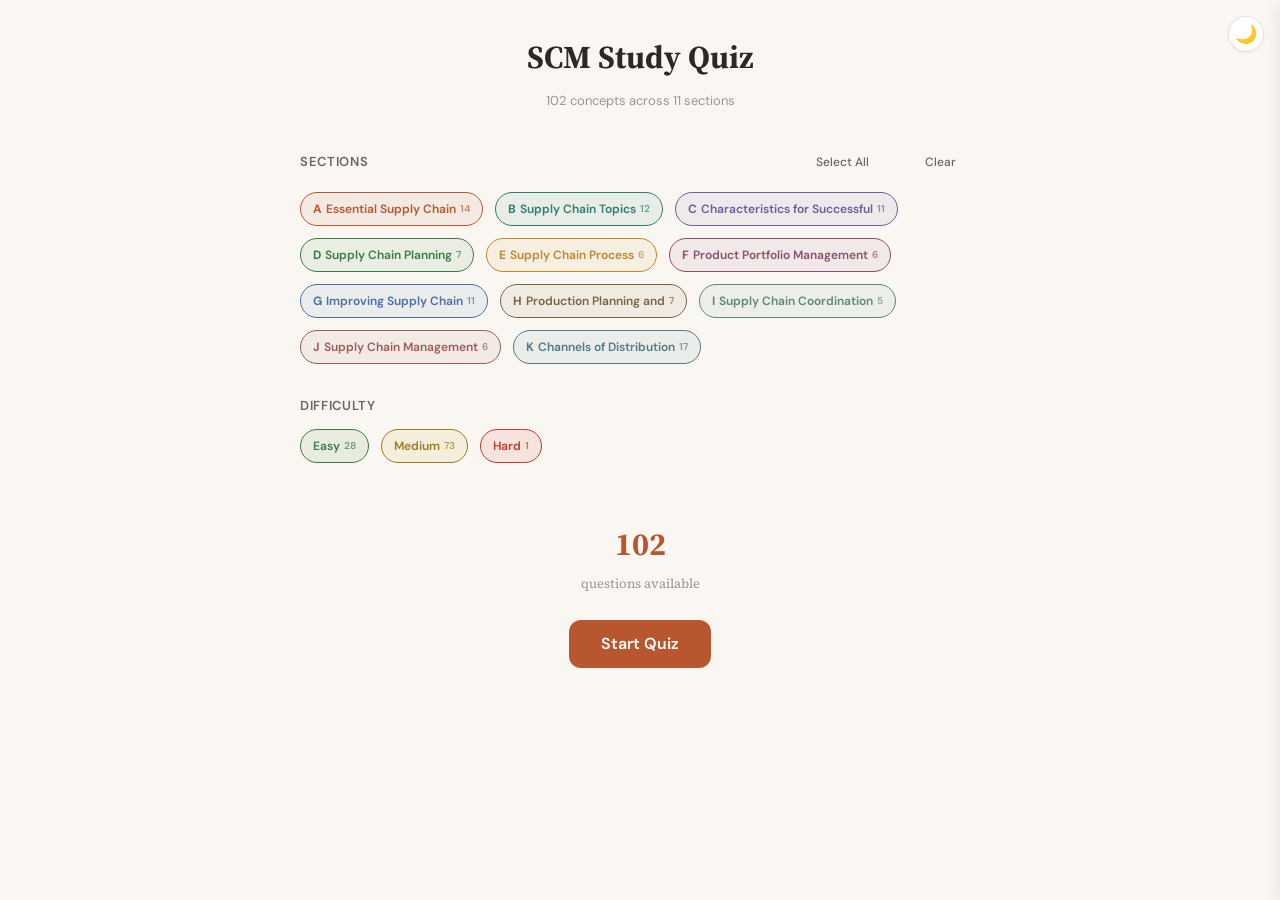
==== index.html @ 94ef5a22 "Add mobile-first SCM study quiz app Full quiz frontend with "Library Desk" aesthetic: warm editorial" ====
<!DOCTYPE html>
<html lang="en">
<head>
  <meta charset="UTF-8">
  <meta name="viewport" content="width=device-width, initial-scale=1.0">
  <title>SCM Study Quiz</title>
  <meta name="description" content="Supply Chain Management study quiz — 102 concepts across 11 sections">

  <!-- Fonts -->
  <link rel="preconnect" href="https://fonts.googleapis.com">
  <link rel="preconnect" href="https://fonts.gstatic.com" crossorigin>
  <link href="https://fonts.googleapis.com/css2?family=Source+Serif+4:ital,opsz,wght@0,8..60,400;0,8..60,600;0,8..60,700;1,8..60,400&family=DM+Sans:wght@400;500;600;700&family=JetBrains+Mono:wght@400;500&display=swap" rel="stylesheet">

  <!-- Styles -->
  <link rel="stylesheet" href="css/variables.css">
  <link rel="stylesheet" href="css/base.css">
  <link rel="stylesheet" href="css/components.css">
  <link rel="stylesheet" href="css/layout.css">
  <link rel="stylesheet" href="css/animations.css">

  <!-- Favicon -->
  <link rel="icon" href="data:image/svg+xml,<svg xmlns='http://www.w3.org/2000/svg' viewBox='0 0 100 100'><text y='.9em' font-size='90'>📚</text></svg>">

  <!-- Theme color -->
  <meta name="theme-color" content="#FAF7F2" media="(prefers-color-scheme: light)">
  <meta name="theme-color" content="#1A1816" media="(prefers-color-scheme: dark)">
</head>
<body>
  <div class="app">
    <!-- Progress Bar -->
    <div class="progress-bar" id="progress-bar" style="display:none">
      <div class="progress-bar__fill" id="progress-fill"></div>
    </div>

    <!-- Theme Toggle -->
    <button class="theme-toggle" id="theme-toggle" aria-label="Toggle dark mode"></button>

    <!-- Setup View -->
    <div class="view container" id="setup-view"></div>

    <!-- Quiz View -->
    <div class="view" id="quiz-view"></div>

    <!-- Results View -->
    <div class="view" id="results-view"></div>

    <!-- Notes Panel + Backdrop -->
    <div class="backdrop" id="notes-backdrop"></div>
    <div class="notes-panel" id="notes-panel">
      <div class="notes-panel__header">
        <span class="notes-panel__title">Notes</span>
        <button class="notes-panel__close" id="notes-close">&times;</button>
      </div>
      <div class="notes-panel__body">
        <p class="notes-panel__concept"></p>
        <textarea class="notes-panel__textarea" placeholder="Write your notes here..."></textarea>
      </div>
    </div>
  </div>

  <script type="module" src="js/app.js"></script>
</body>
</html>
---- css/variables.css ----
/* ─── Design Tokens: "The Library Desk" ─── */

:root {
  /* Palette – Light */
  --bg-primary: #FAF7F2;
  --bg-card: #FFFFFF;
  --bg-hover: #F3EFE8;
  --text-primary: #2C2825;
  --text-secondary: #6B6560;
  --text-muted: #9B9590;
  --border: #E5E0D8;
  --border-light: #EDE9E3;

  /* Accents */
  --accent: #B8562F;
  --accent-hover: #9E4826;
  --accent-light: rgba(184, 86, 47, 0.1);
  --correct: #3A7D44;
  --correct-light: rgba(58, 125, 68, 0.1);
  --wrong: #C0392B;
  --wrong-light: rgba(192, 57, 43, 0.1);
  --flag: #D4A843;
  --flag-light: rgba(212, 168, 67, 0.12);
  --iffy: #6C7B95;
  --iffy-light: rgba(108, 123, 149, 0.1);

  /* Section Colors */
  --section-A: #B8562F;
  --section-B: #2E7D6E;
  --section-C: #6C5B9E;
  --section-D: #3A7D44;
  --section-E: #C0862B;
  --section-F: #8B4F6E;
  --section-G: #4A6FA5;
  --section-H: #7B6340;
  --section-I: #5B8A72;
  --section-J: #9E5A5A;
  --section-K: #4E7A8B;

  /* Typography */
  --font-body: 'Source Serif 4', 'Georgia', serif;
  --font-ui: 'DM Sans', 'Helvetica Neue', sans-serif;
  --font-mono: 'JetBrains Mono', 'Fira Code', monospace;

  --text-xs: 0.75rem;
  --text-sm: 0.8125rem;
  --text-base: 1rem;
  --text-lg: 1.125rem;
  --text-xl: 1.25rem;
  --text-2xl: 1.5rem;
  --text-3xl: 2rem;

  --leading-tight: 1.3;
  --leading-normal: 1.6;
  --leading-relaxed: 1.8;

  /* Spacing */
  --space-1: 0.25rem;
  --space-2: 0.5rem;
  --space-3: 0.75rem;
  --space-4: 1rem;
  --space-5: 1.25rem;
  --space-6: 1.5rem;
  --space-8: 2rem;
  --space-10: 2.5rem;
  --space-12: 3rem;
  --space-16: 4rem;

  /* Radii */
  --radius-sm: 4px;
  --radius-md: 8px;
  --radius-lg: 12px;
  --radius-xl: 16px;

  /* Shadows */
  --shadow-sm: 0 1px 3px rgba(44, 40, 37, 0.06);
  --shadow-md: 0 2px 8px rgba(44, 40, 37, 0.08);
  --shadow-lg: 0 4px 16px rgba(44, 40, 37, 0.1);
  --shadow-card: 0 1px 4px rgba(44, 40, 37, 0.06), 0 0 1px rgba(44, 40, 37, 0.04);

  /* Transitions */
  --ease-out: cubic-bezier(0.22, 1, 0.36, 1);
  --ease-in-out: cubic-bezier(0.45, 0, 0.55, 1);
  --duration-fast: 150ms;
  --duration-normal: 250ms;
  --duration-slow: 350ms;

  /* Layout */
  --container-max: 640px;
  --progress-height: 3px;
  --notes-width: 360px;
}

/* ─── Dark Mode ─── */
[data-theme="dark"] {
  --bg-primary: #1A1816;
  --bg-card: #242120;
  --bg-hover: #2E2B28;
  --text-primary: #E8E4DF;
  --text-secondary: #B0AAA3;
  --text-muted: #7A746E;
  --border: #3A3634;
  --border-light: #302D2A;

  --accent-light: rgba(184, 86, 47, 0.15);
  --correct-light: rgba(58, 125, 68, 0.15);
  --wrong-light: rgba(192, 57, 43, 0.15);
  --flag-light: rgba(212, 168, 67, 0.15);
  --iffy-light: rgba(108, 123, 149, 0.15);

  --shadow-sm: 0 1px 3px rgba(0, 0, 0, 0.2);
  --shadow-md: 0 2px 8px rgba(0, 0, 0, 0.25);
  --shadow-lg: 0 4px 16px rgba(0, 0, 0, 0.3);
  --shadow-card: 0 1px 4px rgba(0, 0, 0, 0.2), 0 0 1px rgba(0, 0, 0, 0.1);
}
---- css/base.css ----
/* ─── Reset & Base ─── */

*, *::before, *::after {
  box-sizing: border-box;
  margin: 0;
  padding: 0;
}

html {
  -webkit-text-size-adjust: 100%;
  -webkit-tap-highlight-color: transparent;
  scroll-behavior: smooth;
}

body {
  font-family: var(--font-ui);
  font-size: var(--text-base);
  line-height: var(--leading-normal);
  color: var(--text-primary);
  background-color: var(--bg-primary);
  min-height: 100dvh;
  -webkit-font-smoothing: antialiased;
  -moz-osx-font-smoothing: grayscale;
  overflow-x: hidden;
}

a {
  color: var(--accent);
  text-decoration: none;
}

a:hover {
  text-decoration: underline;
}

button {
  font-family: var(--font-ui);
  cursor: pointer;
  border: none;
  background: none;
  font-size: inherit;
  color: inherit;
}

button:disabled {
  cursor: not-allowed;
  opacity: 0.5;
}

ul, ol {
  list-style: none;
}

img {
  max-width: 100%;
  display: block;
}

/* Selection */
::selection {
  background-color: var(--accent-light);
  color: var(--text-primary);
}

/* Focus visible */
:focus-visible {
  outline: 2px solid var(--accent);
  outline-offset: 2px;
  border-radius: var(--radius-sm);
}

/* Scrollbar */
::-webkit-scrollbar {
  width: 6px;
}

::-webkit-scrollbar-track {
  background: transparent;
}

::-webkit-scrollbar-thumb {
  background: var(--border);
  border-radius: 3px;
}

/* Semantic text */
.serif {
  font-family: var(--font-body);
}

.mono {
  font-family: var(--font-mono);
  font-size: 0.9em;
}

/* Screen reader only */
.sr-only {
  position: absolute;
  width: 1px;
  height: 1px;
  padding: 0;
  margin: -1px;
  overflow: hidden;
  clip: rect(0, 0, 0, 0);
  white-space: nowrap;
  border: 0;
}
---- css/components.css ----
/* ─── Cards ─── */

.card {
  background: var(--bg-card);
  border-radius: var(--radius-lg);
  box-shadow: var(--shadow-card);
  border: 1px solid var(--border-light);
  padding: var(--space-6);
  position: relative;
}

.card--bordered {
  border-left: 3px solid var(--card-section-color, var(--accent));
}

/* ─── Buttons ─── */

.btn {
  display: inline-flex;
  align-items: center;
  justify-content: center;
  gap: var(--space-2);
  padding: var(--space-3) var(--space-6);
  border-radius: var(--radius-md);
  font-weight: 500;
  font-size: var(--text-sm);
  transition: all var(--duration-fast) var(--ease-out);
  line-height: 1;
  white-space: nowrap;
  user-select: none;
  -webkit-user-select: none;
}

.btn--primary {
  background: var(--accent);
  color: #fff;
  padding: var(--space-4) var(--space-8);
  font-size: var(--text-base);
  font-weight: 600;
  border-radius: var(--radius-lg);
}

.btn--primary:hover:not(:disabled) {
  background: var(--accent-hover);
  transform: translateY(-1px);
  box-shadow: var(--shadow-md);
}

.btn--primary:active:not(:disabled) {
  transform: translateY(0);
}

.btn--secondary {
  background: var(--bg-hover);
  color: var(--text-primary);
  border: 1px solid var(--border);
}

.btn--secondary:hover:not(:disabled) {
  background: var(--border-light);
}

.btn--ghost {
  color: var(--text-secondary);
}

.btn--ghost:hover {
  color: var(--text-primary);
  background: var(--bg-hover);
}

/* Answer buttons */
.btn--answer {
  display: block;
  width: 100%;
  text-align: left;
  padding: var(--space-4) var(--space-5);
  background: var(--bg-card);
  border: 1.5px solid var(--border);
  border-radius: var(--radius-md);
  font-family: var(--font-ui);
  font-size: var(--text-sm);
  font-weight: 500;
  color: var(--text-primary);
  transition: all var(--duration-fast) var(--ease-out);
  position: relative;
  line-height: var(--leading-tight);
}

.btn--answer:hover:not(:disabled):not(.btn--correct):not(.btn--wrong) {
  border-color: var(--accent);
  background: var(--accent-light);
  transform: translateY(-1px);
  box-shadow: var(--shadow-sm);
}

.btn--answer:active:not(:disabled) {
  transform: scale(0.98);
}

.btn--answer .answer-key {
  display: inline-flex;
  align-items: center;
  justify-content: center;
  width: 22px;
  height: 22px;
  border-radius: 50%;
  background: var(--bg-hover);
  font-size: var(--text-xs);
  font-weight: 600;
  margin-right: var(--space-3);
  flex-shrink: 0;
  transition: all var(--duration-fast) var(--ease-out);
}

.btn--answer:hover:not(:disabled):not(.btn--correct):not(.btn--wrong) .answer-key {
  background: var(--accent);
  color: #fff;
}

.btn--correct {
  border-color: var(--correct);
  background: var(--correct-light);
  color: var(--correct);
}

.btn--correct .answer-key {
  background: var(--correct);
  color: #fff;
}

.btn--wrong {
  border-color: var(--wrong);
  background: var(--wrong-light);
  color: var(--wrong);
}

.btn--wrong .answer-key {
  background: var(--wrong);
  color: #fff;
}

.btn--dimmed {
  opacity: 0.5;
  pointer-events: none;
}

/* ─── Chips / Tags ─── */

.chip {
  display: inline-flex;
  align-items: center;
  gap: var(--space-1);
  padding: var(--space-2) var(--space-3);
  border-radius: 999px;
  font-size: var(--text-xs);
  font-weight: 500;
  border: 1.5px solid var(--border);
  background: var(--bg-card);
  color: var(--text-secondary);
  transition: all var(--duration-fast) var(--ease-out);
  cursor: pointer;
  user-select: none;
  -webkit-user-select: none;
}

.chip:hover {
  border-color: var(--text-muted);
}

.chip--active {
  border-color: var(--chip-color, var(--accent));
  background: var(--chip-bg, var(--accent-light));
  color: var(--chip-color, var(--accent));
  font-weight: 600;
}

.chip .chip-count {
  font-size: 0.625rem;
  opacity: 0.7;
}

/* ─── Badges ─── */

.badge {
  display: inline-flex;
  align-items: center;
  padding: 2px var(--space-2);
  border-radius: var(--radius-sm);
  font-size: 0.6875rem;
  font-weight: 600;
  text-transform: uppercase;
  letter-spacing: 0.04em;
  font-family: var(--font-ui);
}

.badge--section {
  color: #fff;
  background: var(--badge-color, var(--accent));
}

.badge--bloom {
  background: var(--bg-hover);
  color: var(--text-secondary);
}

.badge--difficulty-easy {
  background: var(--correct-light);
  color: var(--correct);
}

.badge--difficulty-medium {
  background: var(--flag-light);
  color: #9B7A20;
}

.badge--difficulty-hard {
  background: var(--wrong-light);
  color: var(--wrong);
}

/* ─── Progress Bar ─── */

.progress-bar {
  position: fixed;
  top: 0;
  left: 0;
  right: 0;
  height: var(--progress-height);
  background: var(--border-light);
  z-index: 100;
}

.progress-bar__fill {
  height: 100%;
  background: var(--accent);
  transition: width var(--duration-normal) var(--ease-out);
  border-radius: 0 2px 2px 0;
}

/* ─── Action Buttons (Flag / Iffy / Notes) ─── */

.action-bar {
  display: flex;
  align-items: center;
  gap: var(--space-3);
}

.action-btn {
  display: flex;
  align-items: center;
  justify-content: center;
  width: 40px;
  height: 40px;
  border-radius: var(--radius-md);
  color: var(--text-muted);
  transition: all var(--duration-fast) var(--ease-out);
  position: relative;
  font-size: var(--text-lg);
}

.action-btn:hover {
  background: var(--bg-hover);
  color: var(--text-secondary);
}

.action-btn--flag.active {
  color: var(--flag);
  background: var(--flag-light);
}

.action-btn--iffy.active {
  color: var(--iffy);
  background: var(--iffy-light);
}

.action-btn--notes.active {
  color: var(--accent);
  background: var(--accent-light);
}

/* Shortcut hint */
.action-btn .shortcut-hint {
  position: absolute;
  bottom: -2px;
  right: -2px;
  font-size: 0.5625rem;
  font-family: var(--font-mono);
  color: var(--text-muted);
  opacity: 0;
  transition: opacity var(--duration-fast);
}

@media (hover: hover) {
  .action-btn:hover .shortcut-hint {
    opacity: 1;
  }
}

/* ─── Explanation Panel ─── */

.explanation {
  display: grid;
  grid-template-rows: 0fr;
  transition: grid-template-rows var(--duration-slow) var(--ease-out);
}

.explanation--open {
  grid-template-rows: 1fr;
}

.explanation__inner {
  overflow: hidden;
}

.explanation__content {
  padding-top: var(--space-4);
  border-top: 1px solid var(--border-light);
  margin-top: var(--space-4);
}

.explanation__text {
  font-family: var(--font-body);
  font-size: var(--text-sm);
  line-height: var(--leading-relaxed);
  color: var(--text-secondary);
}

.key-term {
  font-family: var(--font-mono);
  font-size: 0.8em;
  background: var(--bg-hover);
  padding: 1px 5px;
  border-radius: var(--radius-sm);
  color: var(--accent);
}

.source-link {
  font-size: var(--text-xs);
  color: var(--text-muted);
  display: inline-flex;
  align-items: center;
  gap: var(--space-1);
}

.source-link:hover {
  color: var(--accent);
}

/* ─── Timer & Streak ─── */

.quiz-meta {
  display: flex;
  align-items: center;
  gap: var(--space-4);
  font-size: var(--text-sm);
  color: var(--text-muted);
  font-variant-numeric: tabular-nums;
}

.streak {
  display: inline-flex;
  align-items: center;
  gap: var(--space-1);
  color: var(--flag);
  font-weight: 600;
  opacity: 0;
  transition: opacity var(--duration-normal);
}

.streak--visible {
  opacity: 1;
}

/* ─── Modal / Panel ─── */

.backdrop {
  position: fixed;
  inset: 0;
  background: rgba(0, 0, 0, 0.3);
  z-index: 200;
  opacity: 0;
  transition: opacity var(--duration-fast);
  pointer-events: none;
}

.backdrop--visible {
  opacity: 1;
  pointer-events: auto;
}

[data-theme="dark"] .backdrop--visible {
  background: rgba(0, 0, 0, 0.5);
}

/* ─── Tab Bar (Results) ─── */

.tab-bar {
  display: flex;
  gap: var(--space-1);
  border-bottom: 1px solid var(--border-light);
  margin-bottom: var(--space-4);
  overflow-x: auto;
  -webkit-overflow-scrolling: touch;
}

.tab-bar__tab {
  padding: var(--space-3) var(--space-4);
  font-size: var(--text-sm);
  font-weight: 500;
  color: var(--text-muted);
  border-bottom: 2px solid transparent;
  transition: all var(--duration-fast);
  white-space: nowrap;
}

.tab-bar__tab:hover {
  color: var(--text-secondary);
}

.tab-bar__tab--active {
  color: var(--accent);
  border-bottom-color: var(--accent);
}

/* ─── Resume Banner ─── */

.resume-banner {
  display: flex;
  align-items: center;
  justify-content: space-between;
  padding: var(--space-4);
  background: var(--accent-light);
  border: 1px solid var(--accent);
  border-radius: var(--radius-md);
  margin-bottom: var(--space-6);
}

.resume-banner__text {
  font-size: var(--text-sm);
  color: var(--accent);
  font-weight: 500;
}

/* ─── Theme Toggle ─── */

.theme-toggle {
  position: fixed;
  top: var(--space-4);
  right: var(--space-4);
  z-index: 50;
  width: 36px;
  height: 36px;
  border-radius: 50%;
  display: flex;
  align-items: center;
  justify-content: center;
  background: var(--bg-card);
  border: 1px solid var(--border);
  box-shadow: var(--shadow-sm);
  font-size: var(--text-lg);
  transition: all var(--duration-fast) var(--ease-out);
}

.theme-toggle:hover {
  box-shadow: var(--shadow-md);
  transform: scale(1.05);
}

/* ─── Expandable Item (Results) ─── */

.result-item {
  border: 1px solid var(--border-light);
  border-radius: var(--radius-md);
  overflow: hidden;
  transition: border-color var(--duration-fast);
}

.result-item:hover {
  border-color: var(--border);
}

.result-item__header {
  display: flex;
  align-items: center;
  gap: var(--space-3);
  padding: var(--space-3) var(--space-4);
  cursor: pointer;
  width: 100%;
  text-align: left;
}

.result-item__icon {
  flex-shrink: 0;
  font-size: var(--text-lg);
}

.result-item__topic {
  flex: 1;
  font-size: var(--text-sm);
  font-weight: 500;
}

.result-item__chevron {
  flex-shrink: 0;
  color: var(--text-muted);
  transition: transform var(--duration-fast);
}

.result-item--expanded .result-item__chevron {
  transform: rotate(180deg);
}

.result-item__body {
  display: grid;
  grid-template-rows: 0fr;
  transition: grid-template-rows var(--duration-normal) var(--ease-out);
}

.result-item--expanded .result-item__body {
  grid-template-rows: 1fr;
}

.result-item__body-inner {
  overflow: hidden;
}

.result-item__content {
  padding: 0 var(--space-4) var(--space-4);
  font-family: var(--font-body);
  font-size: var(--text-sm);
  line-height: var(--leading-relaxed);
  color: var(--text-secondary);
}
---- css/layout.css ----
/* ─── Layout ─── */

.app {
  min-height: 100dvh;
  display: flex;
  flex-direction: column;
}

.container {
  width: 100%;
  max-width: var(--container-max);
  margin: 0 auto;
  padding: 0 var(--space-5);
}

/* ─── Views ─── */

.view {
  display: none;
  flex: 1;
  padding-top: var(--space-8);
  padding-bottom: var(--space-16);
}

.view--active {
  display: flex;
  flex-direction: column;
}

/* ─── Setup View ─── */

.setup-header {
  text-align: center;
  margin-bottom: var(--space-8);
}

.setup-header__title {
  font-family: var(--font-body);
  font-size: var(--text-2xl);
  font-weight: 700;
  color: var(--text-primary);
  margin-bottom: var(--space-2);
}

.setup-header__subtitle {
  font-size: var(--text-sm);
  color: var(--text-muted);
}

.setup-section {
  margin-bottom: var(--space-8);
}

.setup-section__label {
  display: flex;
  align-items: center;
  justify-content: space-between;
  margin-bottom: var(--space-3);
  font-size: var(--text-sm);
  font-weight: 600;
  color: var(--text-secondary);
  text-transform: uppercase;
  letter-spacing: 0.05em;
}

.setup-section__actions {
  display: flex;
  gap: var(--space-2);
}

.chip-grid {
  display: flex;
  flex-wrap: wrap;
  gap: var(--space-2);
}

.question-count {
  text-align: center;
  padding: var(--space-6) 0;
  font-family: var(--font-body);
}

.question-count__number {
  font-size: var(--text-3xl);
  font-weight: 700;
  color: var(--accent);
  display: block;
}

.question-count__label {
  font-size: var(--text-sm);
  color: var(--text-muted);
}

/* ─── Quiz View ─── */

.quiz-header {
  display: flex;
  align-items: center;
  justify-content: space-between;
  margin-bottom: var(--space-4);
  padding-top: calc(var(--progress-height) + var(--space-2));
}

.quiz-counter {
  font-size: var(--text-sm);
  color: var(--text-muted);
  font-variant-numeric: tabular-nums;
}

.definition-card {
  margin-bottom: var(--space-6);
}

.definition-card__badges {
  display: flex;
  gap: var(--space-2);
  margin-bottom: var(--space-4);
}

.definition-card__text {
  font-family: var(--font-body);
  font-size: var(--text-lg);
  line-height: var(--leading-relaxed);
  color: var(--text-primary);
}

.answers-grid {
  display: flex;
  flex-direction: column;
  gap: var(--space-3);
  margin-bottom: var(--space-6);
}

.quiz-footer {
  display: flex;
  align-items: center;
  justify-content: space-between;
}

/* ─── Results View ─── */

.results-header {
  text-align: center;
  margin-bottom: var(--space-8);
  padding-top: var(--space-8);
}

.results-score {
  font-family: var(--font-body);
  font-size: var(--text-3xl);
  font-weight: 700;
  margin-bottom: var(--space-2);
}

.results-score--good { color: var(--correct); }
.results-score--ok { color: var(--flag); }
.results-score--bad { color: var(--wrong); }

.results-stats {
  display: flex;
  justify-content: center;
  gap: var(--space-8);
  margin-bottom: var(--space-4);
  font-size: var(--text-sm);
  color: var(--text-muted);
}

.results-stat__value {
  display: block;
  font-size: var(--text-xl);
  font-weight: 700;
  color: var(--text-primary);
  font-variant-numeric: tabular-nums;
}

.results-actions {
  display: flex;
  gap: var(--space-3);
  justify-content: center;
  flex-wrap: wrap;
  margin-bottom: var(--space-8);
}

.results-list {
  display: flex;
  flex-direction: column;
  gap: var(--space-2);
}

/* ─── Notes Panel ─── */

.notes-panel {
  position: fixed;
  top: 0;
  right: 0;
  bottom: 0;
  width: 100%;
  max-width: var(--notes-width);
  background: var(--bg-card);
  border-left: 1px solid var(--border);
  z-index: 210;
  transform: translateX(100%);
  transition: transform var(--duration-slow) var(--ease-out);
  display: flex;
  flex-direction: column;
  box-shadow: var(--shadow-lg);
}

.notes-panel--open {
  transform: translateX(0);
}

.notes-panel__header {
  display: flex;
  align-items: center;
  justify-content: space-between;
  padding: var(--space-4) var(--space-5);
  border-bottom: 1px solid var(--border-light);
}

.notes-panel__title {
  font-weight: 600;
  font-size: var(--text-base);
}

.notes-panel__close {
  width: 32px;
  height: 32px;
  display: flex;
  align-items: center;
  justify-content: center;
  border-radius: var(--radius-sm);
  color: var(--text-muted);
}

.notes-panel__close:hover {
  background: var(--bg-hover);
  color: var(--text-primary);
}

.notes-panel__body {
  flex: 1;
  padding: var(--space-5);
  overflow-y: auto;
}

.notes-panel__textarea {
  width: 100%;
  min-height: 200px;
  padding: var(--space-4);
  border: 1px solid var(--border);
  border-radius: var(--radius-md);
  background: var(--bg-primary);
  color: var(--text-primary);
  font-family: var(--font-body);
  font-size: var(--text-sm);
  line-height: var(--leading-relaxed);
  resize: vertical;
  transition: border-color var(--duration-fast);
}

.notes-panel__textarea:focus {
  outline: none;
  border-color: var(--accent);
}

.notes-panel__concept {
  font-size: var(--text-sm);
  color: var(--text-muted);
  margin-bottom: var(--space-3);
}

/* ─── Responsive ─── */

@media (max-width: 480px) {
  .container {
    padding: 0 var(--space-4);
  }

  .notes-panel {
    max-width: 100%;
  }

  .definition-card__text {
    font-size: var(--text-base);
  }
}

@media (min-width: 768px) {
  .setup-header__title {
    font-size: var(--text-3xl);
  }

  .definition-card__text {
    font-size: var(--text-xl);
  }

  .chip-grid {
    gap: var(--space-3);
  }
}

@media (min-width: 1024px) {
  :root {
    --container-max: 720px;
  }
}
---- css/animations.css ----
/* ─── Animations ─── */

/* Card slide transitions */
.card-enter {
  animation: cardEnter var(--duration-normal) var(--ease-out) forwards;
}

.card-exit-left {
  animation: cardExitLeft var(--duration-normal) var(--ease-out) forwards;
}

.card-exit-right {
  animation: cardExitRight var(--duration-normal) var(--ease-out) forwards;
}

@keyframes cardEnter {
  from {
    opacity: 0;
    transform: translateX(30px);
  }
  to {
    opacity: 1;
    transform: translateX(0);
  }
}

@keyframes cardExitLeft {
  to {
    opacity: 0;
    transform: translateX(-30px);
  }
}

@keyframes cardExitRight {
  to {
    opacity: 0;
    transform: translateX(30px);
  }
}

/* Answer feedback pulse */
.pulse-correct {
  animation: pulseCorrect var(--duration-normal) var(--ease-out);
}

.pulse-wrong {
  animation: pulseWrong var(--duration-normal) var(--ease-out);
}

@keyframes pulseCorrect {
  0% { transform: scale(1); }
  30% { transform: scale(1.02); }
  100% { transform: scale(1); }
}

@keyframes pulseWrong {
  0%, 100% { transform: translateX(0); }
  20% { transform: translateX(-4px); }
  40% { transform: translateX(4px); }
  60% { transform: translateX(-2px); }
  80% { transform: translateX(2px); }
}

/* Bounce for flag/iffy toggle */
.bounce {
  animation: bounce 200ms var(--ease-out);
}

@keyframes bounce {
  0%, 100% { transform: translateY(0); }
  50% { transform: translateY(-2px); }
}

/* Fade in */
.fade-in {
  animation: fadeIn var(--duration-normal) var(--ease-out) forwards;
}

@keyframes fadeIn {
  from { opacity: 0; }
  to { opacity: 1; }
}

/* Slide up */
.slide-up {
  animation: slideUp var(--duration-normal) var(--ease-out) forwards;
}

@keyframes slideUp {
  from {
    opacity: 0;
    transform: translateY(10px);
  }
  to {
    opacity: 1;
    transform: translateY(0);
  }
}

/* Staggered children */
.stagger > * {
  opacity: 0;
  animation: fadeIn var(--duration-normal) var(--ease-out) forwards;
}

.stagger > *:nth-child(1) { animation-delay: 0ms; }
.stagger > *:nth-child(2) { animation-delay: 50ms; }
.stagger > *:nth-child(3) { animation-delay: 100ms; }
.stagger > *:nth-child(4) { animation-delay: 150ms; }
.stagger > *:nth-child(5) { animation-delay: 200ms; }
.stagger > *:nth-child(6) { animation-delay: 250ms; }

/* Streak flame */
.streak-enter {
  animation: streakEnter 300ms var(--ease-out) forwards;
}

@keyframes streakEnter {
  0% {
    opacity: 0;
    transform: scale(0.5) translateY(5px);
  }
  60% {
    transform: scale(1.2) translateY(-2px);
  }
  100% {
    opacity: 1;
    transform: scale(1) translateY(0);
  }
}

/* View transitions */
.view-enter {
  animation: viewEnter var(--duration-slow) var(--ease-out) forwards;
}

@keyframes viewEnter {
  from {
    opacity: 0;
    transform: translateY(15px);
  }
  to {
    opacity: 1;
    transform: translateY(0);
  }
}

/* Reduce motion */
@media (prefers-reduced-motion: reduce) {
  *, *::before, *::after {
    animation-duration: 0.01ms !important;
    animation-iteration-count: 1 !important;
    transition-duration: 0.01ms !important;
  }
}
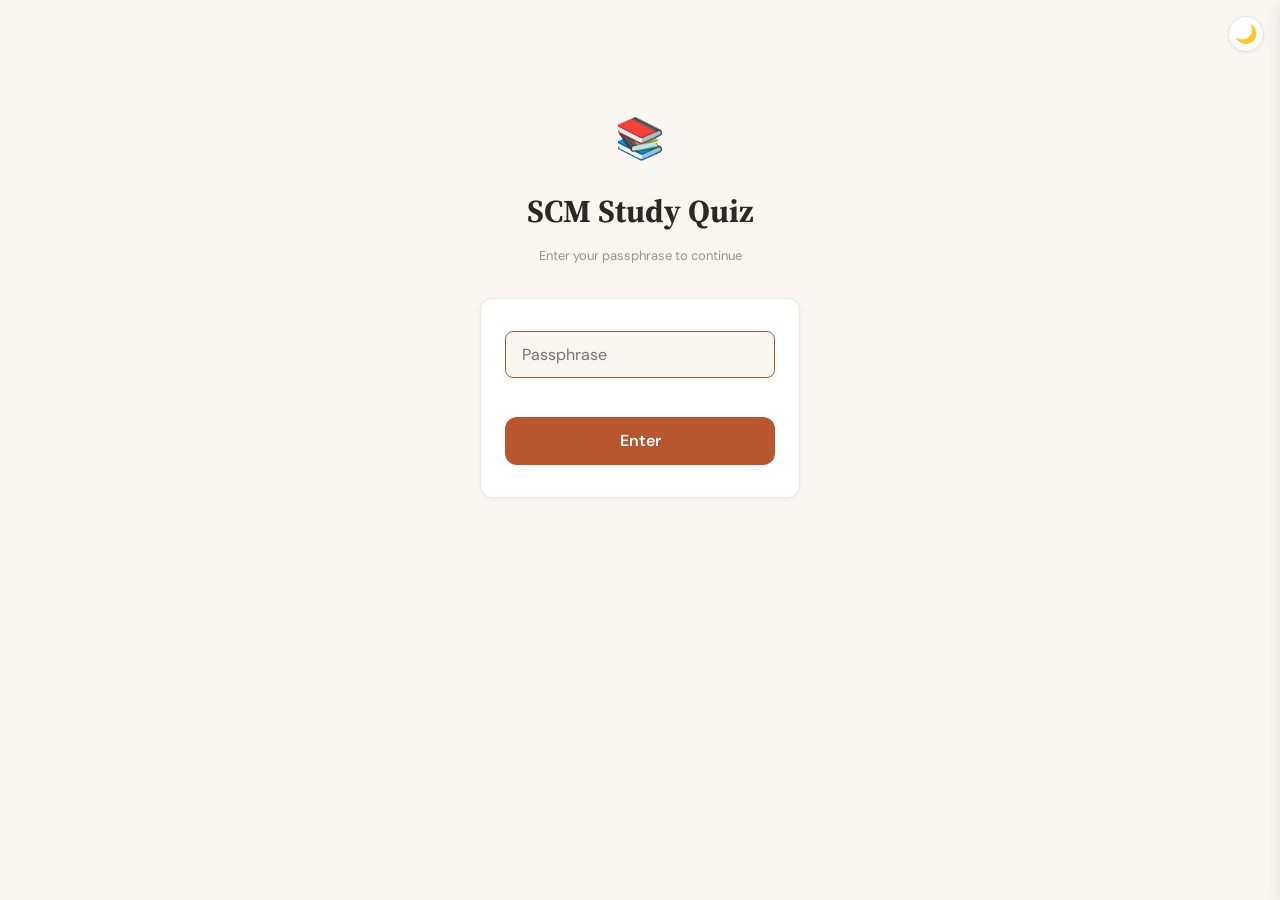
==== commit 445f7ad3: "Add passphrase gate with per-user data isolation Gate all quiz access behind a passphrase prompt usi" ====
--- a/index.html
+++ b/index.html
@@ -35,6 +35,9 @@
     <!-- Theme Toggle -->
     <button class="theme-toggle" id="theme-toggle" aria-label="Toggle dark mode"></button>
 
+    <!-- Gate View -->
+    <div class="view container" id="gate-view"></div>
+
     <!-- Setup View -->
     <div class="view container" id="setup-view"></div>
 
--- a/css/components.css
+++ b/css/components.css
@@ -71,7 +71,9 @@
 
 /* Answer buttons */
 .btn--answer {
-  display: block;
+  display: flex;
+  align-items: flex-start;
+  gap: var(--space-3);
   width: 100%;
   text-align: left;
   padding: var(--space-4) var(--space-5);
@@ -85,6 +87,14 @@
   transition: all var(--duration-fast) var(--ease-out);
   position: relative;
   line-height: var(--leading-tight);
+  white-space: normal;
+  height: auto;
+  min-height: 0;
+}
+
+.btn--answer > span:last-child {
+  min-width: 0;
+  word-break: break-word;
 }
 
 .btn--answer:hover:not(:disabled):not(.btn--correct):not(.btn--wrong) {
@@ -102,15 +112,16 @@
   display: inline-flex;
   align-items: center;
   justify-content: center;
-  width: 22px;
-  height: 22px;
+  width: 24px;
+  height: 24px;
+  min-width: 24px;
   border-radius: 50%;
   background: var(--bg-hover);
   font-size: var(--text-xs);
   font-weight: 600;
-  margin-right: var(--space-3);
   flex-shrink: 0;
   transition: all var(--duration-fast) var(--ease-out);
+  margin-top: 1px;
 }
 
 .btn--answer:hover:not(:disabled):not(.btn--correct):not(.btn--wrong) .answer-key {
@@ -217,6 +228,568 @@
 .badge--difficulty-hard {
   background: var(--wrong-light);
   color: var(--wrong);
+}
+
+.badge--level-L2 {
+  background: #0d9488;
+  color: #fff;
+}
+
+.badge--level-L1 {
+  background: var(--bg-hover);
+  color: var(--text-secondary);
+}
+
+.badge--level-L3 {
+  background: #7c3aed;
+  color: #fff;
+}
+
+/* ─── Scenario Card (L3) ─── */
+
+.scenario-card {
+  border-left-width: 3px;
+  border-left-style: dashed;
+}
+
+.scenario-card__prompt {
+  font-size: var(--text-xs);
+  font-weight: 600;
+  text-transform: uppercase;
+  letter-spacing: 0.05em;
+  color: #7c3aed;
+  margin-bottom: var(--space-2);
+}
+
+.scenario-card__text {
+  font-family: var(--font-body);
+  font-size: var(--text-sm);
+  line-height: var(--leading-relaxed);
+  color: var(--text-primary);
+}
+
+[data-theme="dark"] .scenario-card__prompt {
+  color: #a78bfa;
+}
+
+/* ─── Analogy Card (L4) ─── */
+
+.badge--level-L4 {
+  background: #dc2626;
+  color: #fff;
+}
+
+.analogy-card {
+  border-left-width: 3px;
+  border-left-style: dotted;
+}
+
+.analogy-card__prompt {
+  font-size: var(--text-xs);
+  font-weight: 600;
+  text-transform: uppercase;
+  letter-spacing: 0.05em;
+  color: #dc2626;
+  margin-bottom: var(--space-2);
+}
+
+.analogy-card__text {
+  font-family: var(--font-body);
+  font-size: var(--text-sm);
+  line-height: var(--leading-relaxed);
+  color: var(--text-primary);
+}
+
+[data-theme="dark"] .analogy-card__prompt {
+  color: #f87171;
+}
+
+/* ─── Relationship Card (L5) ─── */
+
+.badge--level-L5 {
+  background: #ea580c;
+  color: #fff;
+}
+
+.relationship-card {
+  border-left-width: 4px;
+  border-left-style: double;
+}
+
+.relationship-card__prompt {
+  font-size: var(--text-xs);
+  font-weight: 600;
+  text-transform: uppercase;
+  letter-spacing: 0.05em;
+  color: #ea580c;
+  margin-bottom: var(--space-3);
+}
+
+[data-theme="dark"] .relationship-card__prompt {
+  color: #fb923c;
+}
+
+.relationship-card__pair {
+  display: flex;
+  flex-direction: column;
+  align-items: center;
+  gap: var(--space-2);
+  padding: var(--space-4);
+  background: var(--bg-hover);
+  border-radius: var(--radius-md);
+  border: 1px solid var(--border-light);
+}
+
+.relationship-card__concept {
+  font-family: var(--font-ui);
+  font-size: var(--text-sm);
+  font-weight: 600;
+  color: var(--text-primary);
+  text-align: center;
+  padding: var(--space-2) var(--space-4);
+}
+
+.relationship-card__connector {
+  display: flex;
+  align-items: center;
+  gap: var(--space-2);
+}
+
+.relationship-card__arrow {
+  font-size: var(--text-lg);
+  color: var(--text-muted);
+}
+
+.relationship-card__type {
+  font-family: var(--font-mono);
+  font-size: 0.6875rem;
+  font-weight: 600;
+  text-transform: uppercase;
+  letter-spacing: 0.04em;
+  padding: 2px var(--space-2);
+  border-radius: var(--radius-sm);
+  background: rgba(234, 88, 12, 0.1);
+  color: #ea580c;
+}
+
+[data-theme="dark"] .relationship-card__type {
+  background: rgba(251, 146, 60, 0.15);
+  color: #fb923c;
+}
+
+/* ─── L6 Badge ─── */
+
+.badge--level-L6 {
+  background: #b91c1c;
+  color: #fff;
+}
+
+/* ─── Consequence Chain Card (L6) ─── */
+
+.chain-card {
+  border-left-width: 4px;
+  border-left-style: solid;
+  border-image: linear-gradient(to bottom, #ea580c, #b91c1c) 1;
+}
+
+.chain-card__prompt {
+  font-size: var(--text-xs);
+  font-weight: 600;
+  text-transform: uppercase;
+  letter-spacing: 0.05em;
+  color: #b91c1c;
+  margin-bottom: var(--space-3);
+}
+
+[data-theme="dark"] .chain-card__prompt {
+  color: #f87171;
+}
+
+.chain-card__flow {
+  display: flex;
+  flex-direction: column;
+  align-items: center;
+  gap: var(--space-1);
+  padding: var(--space-4);
+  background: var(--bg-hover);
+  border-radius: var(--radius-md);
+  border: 1px solid var(--border-light);
+}
+
+.chain-card__concept {
+  font-family: var(--font-ui);
+  font-size: var(--text-sm);
+  font-weight: 600;
+  color: var(--text-primary);
+  text-align: center;
+  padding: var(--space-2) var(--space-4);
+  border-radius: var(--radius-sm);
+  background: var(--bg-card);
+  border: 1px solid var(--border-light);
+  width: 100%;
+  max-width: 340px;
+}
+
+.chain-card__concept--disrupted {
+  display: flex;
+  align-items: center;
+  justify-content: center;
+  gap: var(--space-2);
+  border-color: #b91c1c;
+  background: rgba(185, 28, 28, 0.06);
+}
+
+.chain-card__concept--disrupted .chain-card__concept-text {
+  text-decoration: line-through;
+  opacity: 0.6;
+}
+
+.chain-card__disrupted-badge {
+  font-size: 0.6rem;
+  font-weight: 700;
+  text-transform: uppercase;
+  letter-spacing: 0.06em;
+  color: #fff;
+  background: #b91c1c;
+  padding: 1px 6px;
+  border-radius: var(--radius-sm);
+  white-space: nowrap;
+}
+
+.chain-card__concept--affected {
+  border-color: #d97706;
+  background: rgba(217, 119, 6, 0.06);
+}
+
+[data-theme="dark"] .chain-card__concept--disrupted {
+  background: rgba(185, 28, 28, 0.15);
+}
+
+[data-theme="dark"] .chain-card__concept--affected {
+  background: rgba(217, 119, 6, 0.15);
+}
+
+.chain-card__link {
+  display: flex;
+  align-items: center;
+  gap: var(--space-2);
+  padding: var(--space-1) 0;
+}
+
+.chain-card__link--broken {
+  opacity: 0.4;
+}
+
+.chain-card__arrow {
+  font-size: var(--text-lg);
+  color: var(--text-muted);
+}
+
+.chain-card__link-type {
+  font-family: var(--font-mono);
+  font-size: 0.6875rem;
+  font-weight: 600;
+  text-transform: uppercase;
+  letter-spacing: 0.04em;
+  padding: 2px var(--space-2);
+  border-radius: var(--radius-sm);
+  background: rgba(185, 28, 28, 0.1);
+  color: #b91c1c;
+}
+
+[data-theme="dark"] .chain-card__link-type {
+  background: rgba(248, 113, 113, 0.15);
+  color: #f87171;
+}
+
+/* ─── Cross-Section Bridge Card (L6) ─── */
+
+.bridge-card {
+  border-left-width: 4px;
+  border-left-style: solid;
+  border-image: linear-gradient(to bottom, #ea580c, #b91c1c) 1;
+}
+
+.bridge-card__prompt {
+  font-size: var(--text-xs);
+  font-weight: 600;
+  text-transform: uppercase;
+  letter-spacing: 0.05em;
+  color: #b91c1c;
+  margin-bottom: var(--space-3);
+}
+
+[data-theme="dark"] .bridge-card__prompt {
+  color: #f87171;
+}
+
+.bridge-card__pair {
+  display: flex;
+  align-items: center;
+  gap: var(--space-3);
+  padding: var(--space-4);
+  background: var(--bg-hover);
+  border-radius: var(--radius-md);
+  border: 1px solid var(--border-light);
+}
+
+.bridge-card__concept {
+  flex: 1;
+  display: flex;
+  flex-direction: column;
+  align-items: center;
+  gap: var(--space-2);
+  padding: var(--space-3);
+  background: var(--bg-card);
+  border-radius: var(--radius-md);
+  border: 1px solid var(--border-light);
+  text-align: center;
+}
+
+.bridge-card__section-badge {
+  display: inline-flex;
+  align-items: center;
+  justify-content: center;
+  width: 24px;
+  height: 24px;
+  border-radius: 50%;
+  font-size: 0.6875rem;
+  font-weight: 700;
+  color: #fff;
+}
+
+.bridge-card__label {
+  font-family: var(--font-ui);
+  font-size: var(--text-sm);
+  font-weight: 600;
+  color: var(--text-primary);
+  line-height: var(--leading-tight);
+}
+
+.bridge-card__connector {
+  font-size: var(--text-xl);
+  color: var(--text-muted);
+  flex-shrink: 0;
+}
+
+/* Mobile: bridge stacks vertically at ≤480px */
+@media (max-width: 480px) {
+  .bridge-card__pair {
+    flex-direction: column;
+  }
+
+  .bridge-card__connector {
+    transform: rotate(90deg);
+  }
+}
+
+/* ─── Micro Definition Card (L8) ─── */
+
+.badge--level-L8 {
+  background: #0891b2;
+  color: #fff;
+}
+
+.micro-card {
+  border-left: 2px solid #0891b2;
+  text-align: center;
+  padding: var(--space-8) var(--space-6);
+}
+
+.micro-card__prompt {
+  font-size: var(--text-xs);
+  font-weight: 600;
+  text-transform: uppercase;
+  letter-spacing: 0.05em;
+  color: #0891b2;
+  margin-bottom: var(--space-4);
+}
+
+[data-theme="dark"] .micro-card__prompt {
+  color: #22d3ee;
+}
+
+.micro-card__text {
+  font-family: var(--font-body);
+  font-size: var(--text-lg);
+  line-height: var(--leading-relaxed);
+  color: var(--text-primary);
+  font-weight: 500;
+  max-width: 480px;
+  margin: 0 auto;
+}
+
+/* ─── Reverse Match Card (L9) ─── */
+
+.badge--level-L9 {
+  background: #d946ef;
+  color: #fff;
+}
+
+.reverse-card {
+  border-left: 2px solid #d946ef;
+  text-align: center;
+  padding: var(--space-8) var(--space-6);
+}
+
+.reverse-card__prompt {
+  font-size: var(--text-xs);
+  font-weight: 600;
+  text-transform: uppercase;
+  letter-spacing: 0.05em;
+  color: #d946ef;
+  margin-bottom: var(--space-4);
+}
+
+[data-theme="dark"] .reverse-card__prompt {
+  color: #e879f9;
+}
+
+.reverse-card__topic {
+  font-family: var(--font-body);
+  font-size: var(--text-lg);
+  line-height: var(--leading-relaxed);
+  color: var(--text-primary);
+  font-weight: 600;
+  max-width: 480px;
+  margin: 0 auto;
+}
+
+/* ─── Strategic Tradeoff Card (L7) ─── */
+
+.badge--level-L7 {
+  background: #4338ca;
+  color: #fff;
+}
+
+.tradeoff-card {
+  border-left-width: 4px;
+  border-left-style: solid;
+  border-image: linear-gradient(to bottom, #4338ca, #7c3aed) 1;
+}
+
+.tradeoff-card__prompt {
+  font-size: var(--text-xs);
+  font-weight: 600;
+  text-transform: uppercase;
+  letter-spacing: 0.05em;
+  color: #4338ca;
+  margin-bottom: var(--space-3);
+}
+
+[data-theme="dark"] .tradeoff-card__prompt {
+  color: #818cf8;
+}
+
+.tradeoff-card__tension {
+  display: flex;
+  align-items: center;
+  gap: var(--space-3);
+  padding: var(--space-4);
+  background: var(--bg-hover);
+  border-radius: var(--radius-md);
+  border: 1px solid var(--border-light);
+  margin-bottom: var(--space-3);
+}
+
+.tradeoff-card__objective {
+  flex: 1;
+  display: flex;
+  flex-direction: column;
+  align-items: center;
+  gap: var(--space-2);
+  text-align: center;
+}
+
+.tradeoff-card__obj-label {
+  font-family: var(--font-ui);
+  font-size: var(--text-sm);
+  font-weight: 600;
+  color: var(--text-primary);
+  line-height: var(--leading-tight);
+}
+
+.tradeoff-card__obj-section {
+  display: inline-flex;
+  align-items: center;
+  justify-content: center;
+  width: 22px;
+  height: 22px;
+  border-radius: 50%;
+  font-size: 0.625rem;
+  font-weight: 700;
+  color: #fff;
+}
+
+.tradeoff-card__vs {
+  flex-shrink: 0;
+  font-family: var(--font-mono);
+  font-size: var(--text-xs);
+  font-weight: 700;
+  text-transform: uppercase;
+  color: var(--text-muted);
+  letter-spacing: 0.06em;
+}
+
+.tradeoff-card__scenario {
+  font-family: var(--font-body);
+  font-size: var(--text-sm);
+  line-height: var(--leading-relaxed);
+  color: var(--text-primary);
+  margin-bottom: var(--space-3);
+}
+
+.tradeoff-card__levers {
+  display: flex;
+  flex-wrap: wrap;
+  align-items: center;
+  gap: var(--space-2);
+  margin-bottom: var(--space-2);
+}
+
+.tradeoff-card__levers-label {
+  font-size: var(--text-xs);
+  font-weight: 600;
+  text-transform: uppercase;
+  letter-spacing: 0.04em;
+  color: var(--text-muted);
+}
+
+.tradeoff-card__lever {
+  display: inline-flex;
+  align-items: center;
+  gap: var(--space-1);
+  font-size: var(--text-xs);
+  font-weight: 500;
+  color: var(--text-secondary);
+  background: var(--bg-card);
+  border: 1px solid var(--border-light);
+  border-radius: var(--radius-sm);
+  padding: 2px var(--space-2);
+}
+
+.tradeoff-card__lever-section {
+  display: inline-flex;
+  align-items: center;
+  justify-content: center;
+  width: 16px;
+  height: 16px;
+  border-radius: 50%;
+  font-size: 0.5rem;
+  font-weight: 700;
+  color: #fff;
+  flex-shrink: 0;
+}
+
+/* Mobile: tension stacks vertically at ≤480px */
+@media (max-width: 480px) {
+  .tradeoff-card__tension {
+    flex-direction: column;
+  }
+
+  .tradeoff-card__vs {
+    transform: rotate(90deg);
+  }
 }
 
 /* ─── Progress Bar ─── */
@@ -347,6 +920,12 @@
   color: var(--accent);
 }
 
+.copy-btn {
+  margin-top: var(--space-3);
+  font-size: var(--text-xs);
+  padding: var(--space-2) var(--space-3);
+}
+
 /* ─── Timer & Streak ─── */
 
 .quiz-meta {
